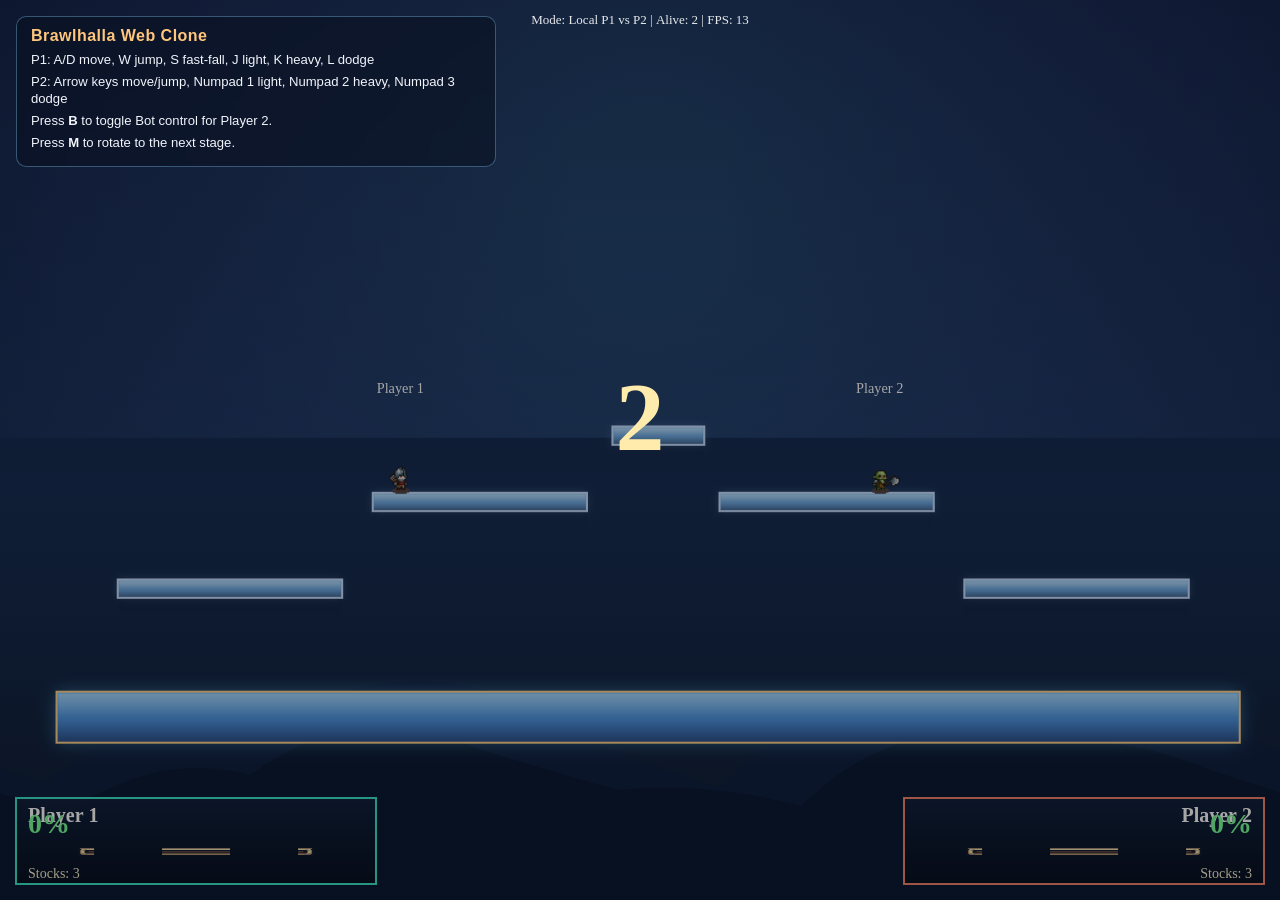
==== brawlhalla-web-clone/index.html @ 8b99aeb7 "Refactor code structure for improved readability and maintainability" ====
﻿<!DOCTYPE html>
<html lang="en">
  <head>
    <meta charset="UTF-8" />
    <meta name="viewport" content="width=device-width, initial-scale=1.0" />
    <title>Brawlhalla Web Clone</title>
    <link rel="stylesheet" href="./style.css" />
  </head>
  <body>
    <div id="app">
      <canvas id="game-canvas" width="1280" height="720"></canvas>
      <div id="hud-help">
        <h1>Brawlhalla Web Clone</h1>
        <p>
          P1: A/D move, W jump, S fast-fall, J light, K heavy, L dodge
        </p>
        <p>
          P2: Arrow keys move/jump, Numpad 1 light, Numpad 2 heavy, Numpad 3
          dodge
        </p>
        <p>Press <strong>B</strong> to toggle Bot control for Player 2.</p>
        <p>Press <strong>M</strong> to rotate to the next stage.</p>
      </div>
    </div>
    <script type="module" src="./src/game.js"></script>
  </body>
</html>
---- brawlhalla-web-clone/style.css ----
﻿:root {
  --bg-0: #0c1628;
  --bg-1: #142544;
  --bg-2: #1f3660;
  --ink: #f2f5fc;
  --accent: #8bd5ff;
  --accent-warm: #ffc67d;
}

* {
  box-sizing: border-box;
}

html,
body {
  margin: 0;
  width: 100%;
  height: 100%;
  overflow: hidden;
  background: radial-gradient(circle at 20% 20%, var(--bg-2), var(--bg-0) 72%);
  color: var(--ink);
  font-family: "Trebuchet MS", "Segoe UI", sans-serif;
}

#app {
  position: relative;
  width: 100%;
  height: 100%;
}

#game-canvas {
  display: block;
  width: 100%;
  height: 100%;
  image-rendering: crisp-edges;
}

#hud-help {
  position: absolute;
  left: 16px;
  top: 16px;
  max-width: 480px;
  padding: 10px 14px;
  border-radius: 10px;
  background: rgba(9, 17, 32, 0.58);
  border: 1px solid rgba(139, 213, 255, 0.35);
  backdrop-filter: blur(3px);
  pointer-events: none;
}

#hud-help h1 {
  margin: 0 0 6px;
  font-size: 1rem;
  letter-spacing: 0.03em;
  color: var(--accent-warm);
}

#hud-help p {
  margin: 4px 0;
  font-size: 0.82rem;
  line-height: 1.35;
}

@media (max-width: 900px) {
  #hud-help {
    left: 10px;
    top: 10px;
    right: 10px;
    max-width: none;
    font-size: 0.75rem;
  }
}
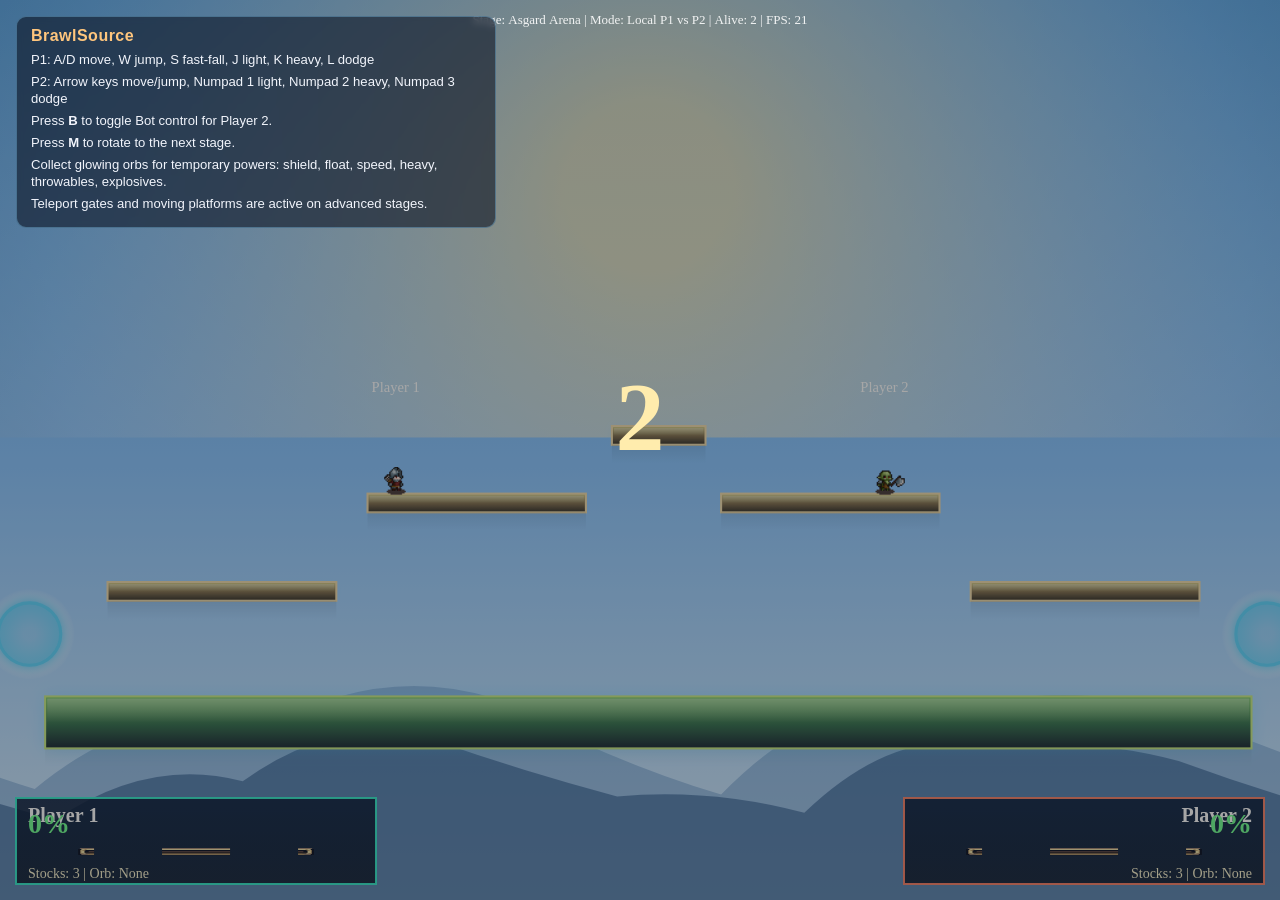
==== commit afa11e92: "feat: Enhance player physics and weapon mechanics - Updated player physics to account for moving pla" ====
--- a/brawlhalla-web-clone/index.html
+++ b/brawlhalla-web-clone/index.html
@@ -3,14 +3,14 @@
   <head>
     <meta charset="UTF-8" />
     <meta name="viewport" content="width=device-width, initial-scale=1.0" />
-    <title>Brawlhalla Web Clone</title>
+    <title>BrawlSource</title>
     <link rel="stylesheet" href="./style.css" />
   </head>
   <body>
     <div id="app">
       <canvas id="game-canvas" width="1280" height="720"></canvas>
       <div id="hud-help">
-        <h1>Brawlhalla Web Clone</h1>
+        <h1>BrawlSource</h1>
         <p>
           P1: A/D move, W jump, S fast-fall, J light, K heavy, L dodge
         </p>
@@ -20,6 +20,8 @@
         </p>
         <p>Press <strong>B</strong> to toggle Bot control for Player 2.</p>
         <p>Press <strong>M</strong> to rotate to the next stage.</p>
+        <p>Collect glowing orbs for temporary powers: shield, float, speed, heavy, throwables, explosives.</p>
+        <p>Teleport gates and moving platforms are active on advanced stages.</p>
       </div>
     </div>
     <script type="module" src="./src/game.js"></script>
